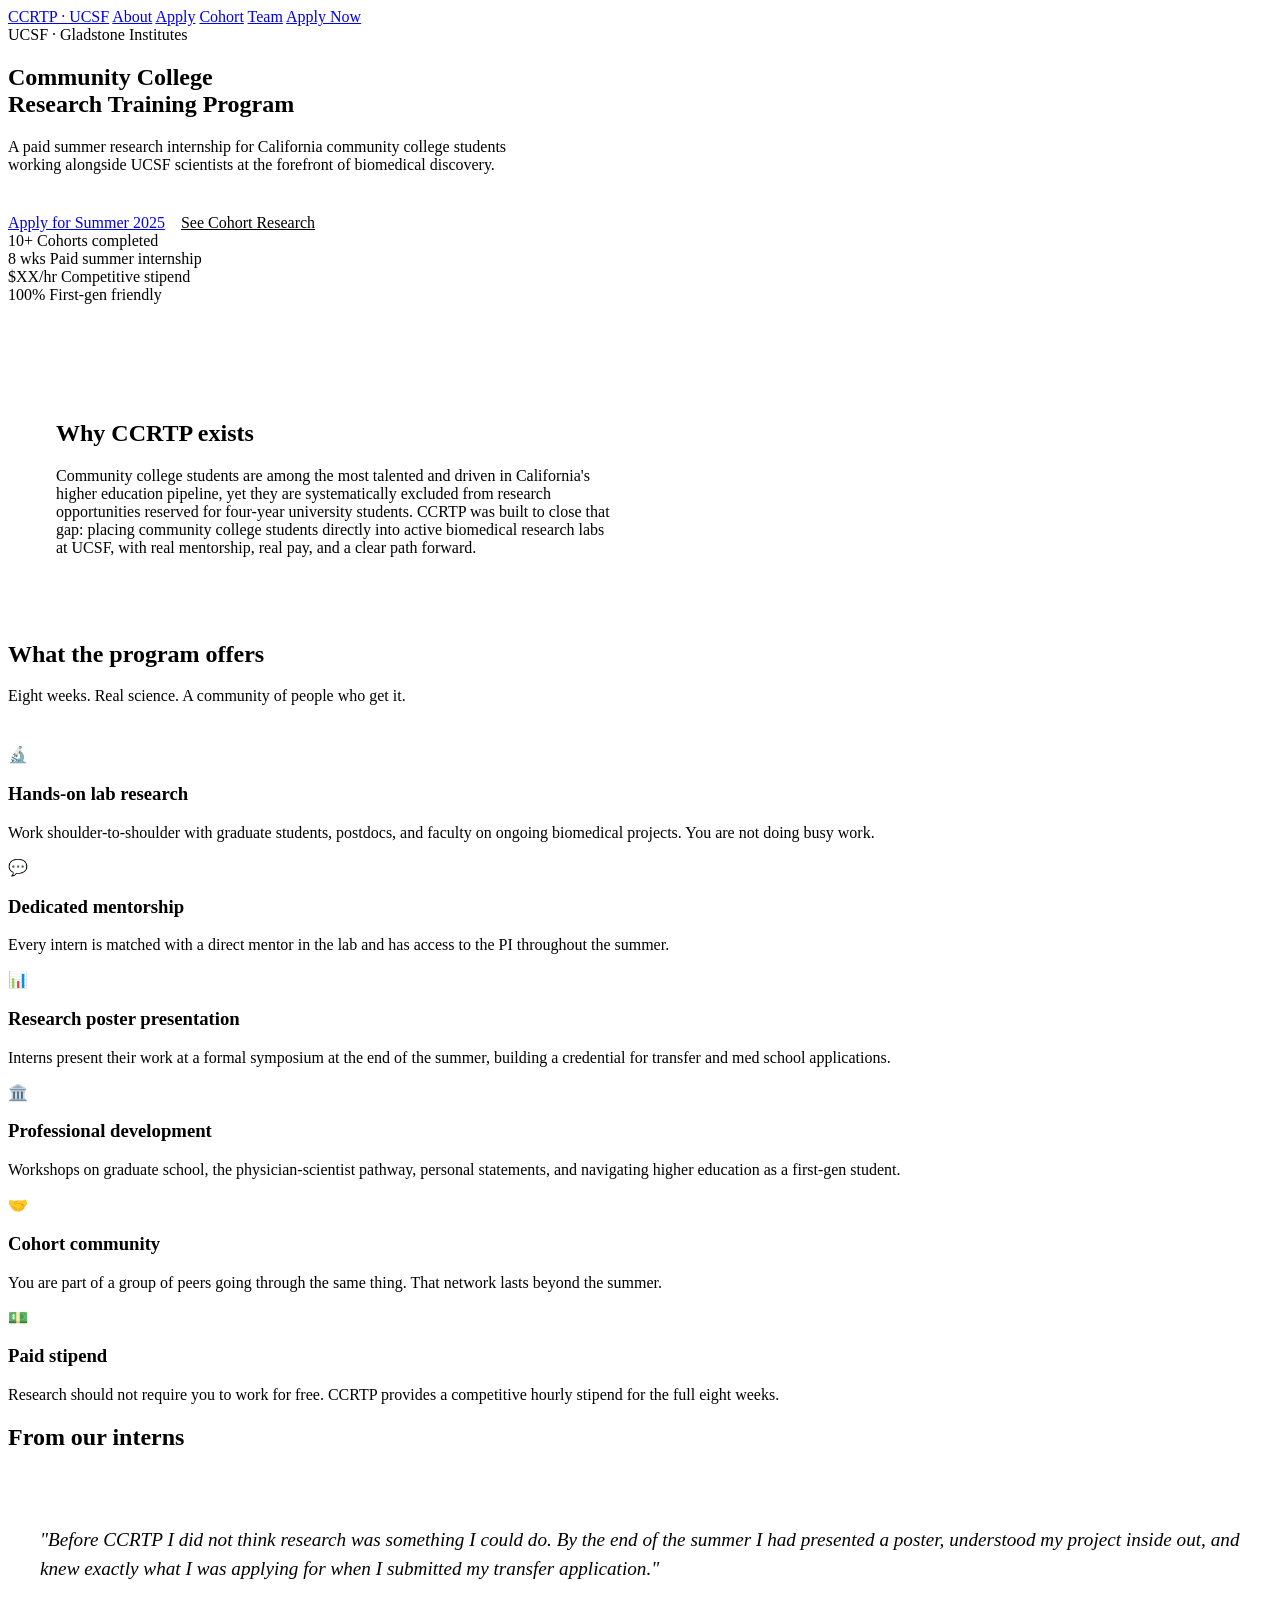
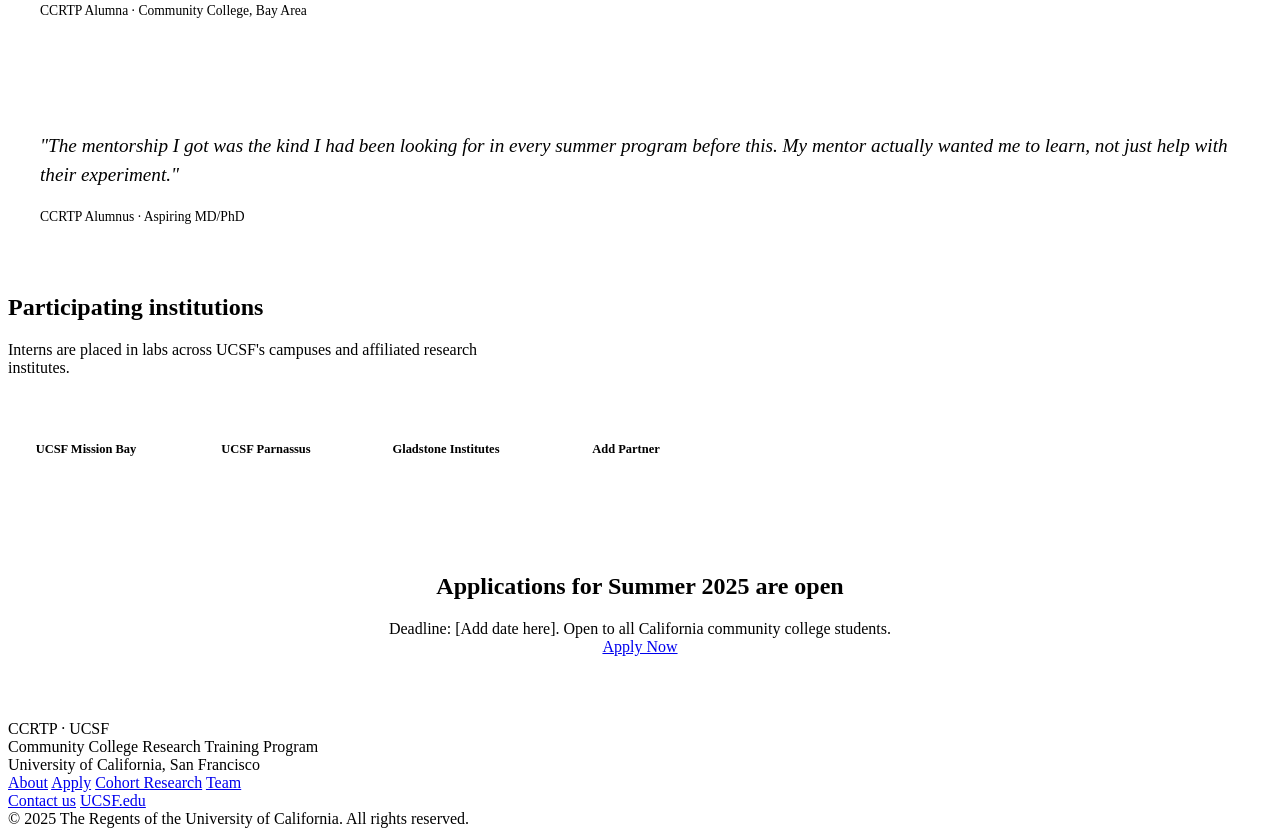
==== index.html @ 4b2d0ba0 "Add files via upload" ====
<!DOCTYPE html>
<html lang="en">
<head>
  <meta charset="UTF-8">
  <meta name="viewport" content="width=device-width, initial-scale=1, viewport-fit=cover">
  <title>CCRTP — Community College Research Training Program</title>
  <link rel="preconnect" href="https://fonts.googleapis.com">
  <link rel="preconnect" href="https://fonts.gstatic.com" crossorigin>
  <link href="https://fonts.googleapis.com/css2?family=Source+Serif+4:ital,opsz,wght@0,8..60,400;0,8..60,600;0,8..60,700;1,8..60,400&family=Inter:wght@400;500;600&display=swap" rel="stylesheet">
  <link rel="stylesheet" href="css/style.css">
  <style>
    .mission-block {
      background: var(--navy);
      color: var(--white);
      border-radius: var(--radius);
      padding: 3rem;
      margin-top: 3rem;
    }
    .mission-block p { color: var(--cool-gray); margin-top: 1rem; max-width: 70ch; }
    .partner-logos {
      display: flex;
      flex-wrap: wrap;
      gap: 1.5rem;
      align-items: center;
      margin-top: 2rem;
    }
    .partner-logo-slot {
      background: var(--white);
      border: 1px solid var(--gray-j5);
      border-radius: var(--radius);
      width: 140px;
      height: 64px;
      display: flex;
      align-items: center;
      justify-content: center;
      font-size: .78rem;
      color: var(--cool-gray);
      font-weight: 600;
      padding: .5rem;
      text-align: center;
    }
    .quote-block {
      border-left: 4px solid var(--navy);
      padding: 1.5rem 2rem;
      background: var(--white);
      border-radius: 0 var(--radius) var(--radius) 0;
      margin: 2rem 0;
    }
    .quote-text {
      font-family: var(--font-head);
      font-size: 1.2rem;
      font-style: italic;
      line-height: 1.5;
    }
    .quote-attr {
      margin-top: .75rem;
      font-size: .85rem;
      color: var(--blue-gray);
    }
  </style>
</head>
<body>

<nav class="site-nav">
  <a class="logo" href="index.html">CCRTP · UCSF</a>
  <a href="index.html">About</a>
  <a href="apply.html">Apply</a>
  <a href="posters.html">Cohort</a>
  <a href="team.html">Team</a>
  <a href="apply.html" class="nav-cta">Apply Now</a>
</nav>

<!-- HERO -->
<section class="hero">
  <div class="container">
    <span class="hero-badge">UCSF · Gladstone Institutes</span>
    <h1>Community College<br>Research Training Program</h1>
    <p>A paid summer research internship for California community college students<br>working alongside UCSF scientists at the forefront of biomedical discovery.</p>
    <div style="margin-top:2.5rem;display:flex;gap:1rem;flex-wrap:wrap;">
      <a href="apply.html" class="btn btn-light">Apply for Summer 2025</a>
      <a href="posters.html" class="btn btn-outline" style="color:var(--white);border-color:var(--blue-gray);">See Cohort Research</a>
    </div>
  </div>
</section>

<!-- STATS -->
<section class="section section--alt">
  <div class="container">
    <div class="stat-row">
      <div class="stat-item">
        <span class="stat-num">10+</span>
        <span class="stat-label">Cohorts completed</span>
      </div>
      <div class="stat-item">
        <span class="stat-num">8 wks</span>
        <span class="stat-label">Paid summer internship</span>
      </div>
      <div class="stat-item">
        <span class="stat-num">$XX/hr</span>
        <span class="stat-label">Competitive stipend</span>
      </div>
      <div class="stat-item">
        <span class="stat-num">100%</span>
        <span class="stat-label">First-gen friendly</span>
      </div>
    </div>

    <div class="mission-block">
      <h2>Why CCRTP exists</h2>
      <p>Community college students are among the most talented and driven in California's higher education pipeline, yet they are systematically excluded from research opportunities reserved for four-year university students. CCRTP was built to close that gap: placing community college students directly into active biomedical research labs at UCSF, with real mentorship, real pay, and a clear path forward.</p>
    </div>
  </div>
</section>

<!-- WHAT YOU'LL DO -->
<section class="section">
  <div class="container">
    <h2>What the program offers</h2>
    <p style="margin-top:.75rem;color:var(--blue-gray);">Eight weeks. Real science. A community of people who get it.</p>

    <div class="card-grid" style="margin-top:2.5rem;">
      <div class="card">
        <div class="card-icon">🔬</div>
        <h3>Hands-on lab research</h3>
        <p>Work shoulder-to-shoulder with graduate students, postdocs, and faculty on ongoing biomedical projects. You are not doing busy work.</p>
      </div>
      <div class="card">
        <div class="card-icon">💬</div>
        <h3>Dedicated mentorship</h3>
        <p>Every intern is matched with a direct mentor in the lab and has access to the PI throughout the summer.</p>
      </div>
      <div class="card">
        <div class="card-icon">📊</div>
        <h3>Research poster presentation</h3>
        <p>Interns present their work at a formal symposium at the end of the summer, building a credential for transfer and med school applications.</p>
      </div>
      <div class="card">
        <div class="card-icon">🏛️</div>
        <h3>Professional development</h3>
        <p>Workshops on graduate school, the physician-scientist pathway, personal statements, and navigating higher education as a first-gen student.</p>
      </div>
      <div class="card">
        <div class="card-icon">🤝</div>
        <h3>Cohort community</h3>
        <p>You are part of a group of peers going through the same thing. That network lasts beyond the summer.</p>
      </div>
      <div class="card">
        <div class="card-icon">💵</div>
        <h3>Paid stipend</h3>
        <p>Research should not require you to work for free. CCRTP provides a competitive hourly stipend for the full eight weeks.</p>
      </div>
    </div>
  </div>
</section>

<!-- QUOTE -->
<section class="section section--alt">
  <div class="container">
    <h2>From our interns</h2>
    <div class="quote-block" style="margin-top:2rem;">
      <p class="quote-text">"Before CCRTP I did not think research was something I could do. By the end of the summer I had presented a poster, understood my project inside out, and knew exactly what I was applying for when I submitted my transfer application."</p>
      <p class="quote-attr">CCRTP Alumna · Community College, Bay Area</p>
    </div>
    <div class="quote-block">
      <p class="quote-text">"The mentorship I got was the kind I had been looking for in every summer program before this. My mentor actually wanted me to learn, not just help with their experiment."</p>
      <p class="quote-attr">CCRTP Alumnus · Aspiring MD/PhD</p>
    </div>
  </div>
</section>

<!-- PARTNER INSTITUTIONS -->
<section class="section">
  <div class="container">
    <h2>Participating institutions</h2>
    <p style="margin-top:.75rem;color:var(--blue-gray);max-width:60ch;">Interns are placed in labs across UCSF's campuses and affiliated research institutes.</p>
    <div class="partner-logos">
      <div class="partner-logo-slot">UCSF Mission Bay</div>
      <div class="partner-logo-slot">UCSF Parnassus</div>
      <div class="partner-logo-slot">Gladstone Institutes</div>
      <div class="partner-logo-slot">Add Partner</div>
    </div>
  </div>
</section>

<!-- CTA BANNER -->
<section style="background:var(--navy);padding:4rem 0;">
  <div class="container" style="text-align:center;">
    <h2 style="color:var(--white);">Applications for Summer 2025 are open</h2>
    <p style="color:var(--cool-gray);margin:.75rem auto 0;text-align:center;">Deadline: [Add date here]. Open to all California community college students.</p>
    <a href="apply.html" class="btn btn-light" style="margin-top:2rem;">Apply Now</a>
  </div>
</section>

<footer>
  <div class="container">
    <div class="footer-inner">
      <div>
        <div class="footer-brand">CCRTP · UCSF</div>
        <div class="footer-sub">Community College Research Training Program<br>University of California, San Francisco</div>
      </div>
      <div class="footer-links">
        <a href="index.html">About</a>
        <a href="apply.html">Apply</a>
        <a href="posters.html">Cohort Research</a>
        <a href="team.html">Team</a>
      </div>
      <div class="footer-links">
        <a href="mailto:vickie.bowcut@ucsf.edu">Contact us</a>
        <a href="https://www.ucsf.edu" target="_blank">UCSF.edu</a>
      </div>
    </div>
    <div class="footer-copy">© 2025 The Regents of the University of California. All rights reserved.</div>
  </div>
</footer>

<script src="js/main.js"></script>
</body>
</html>
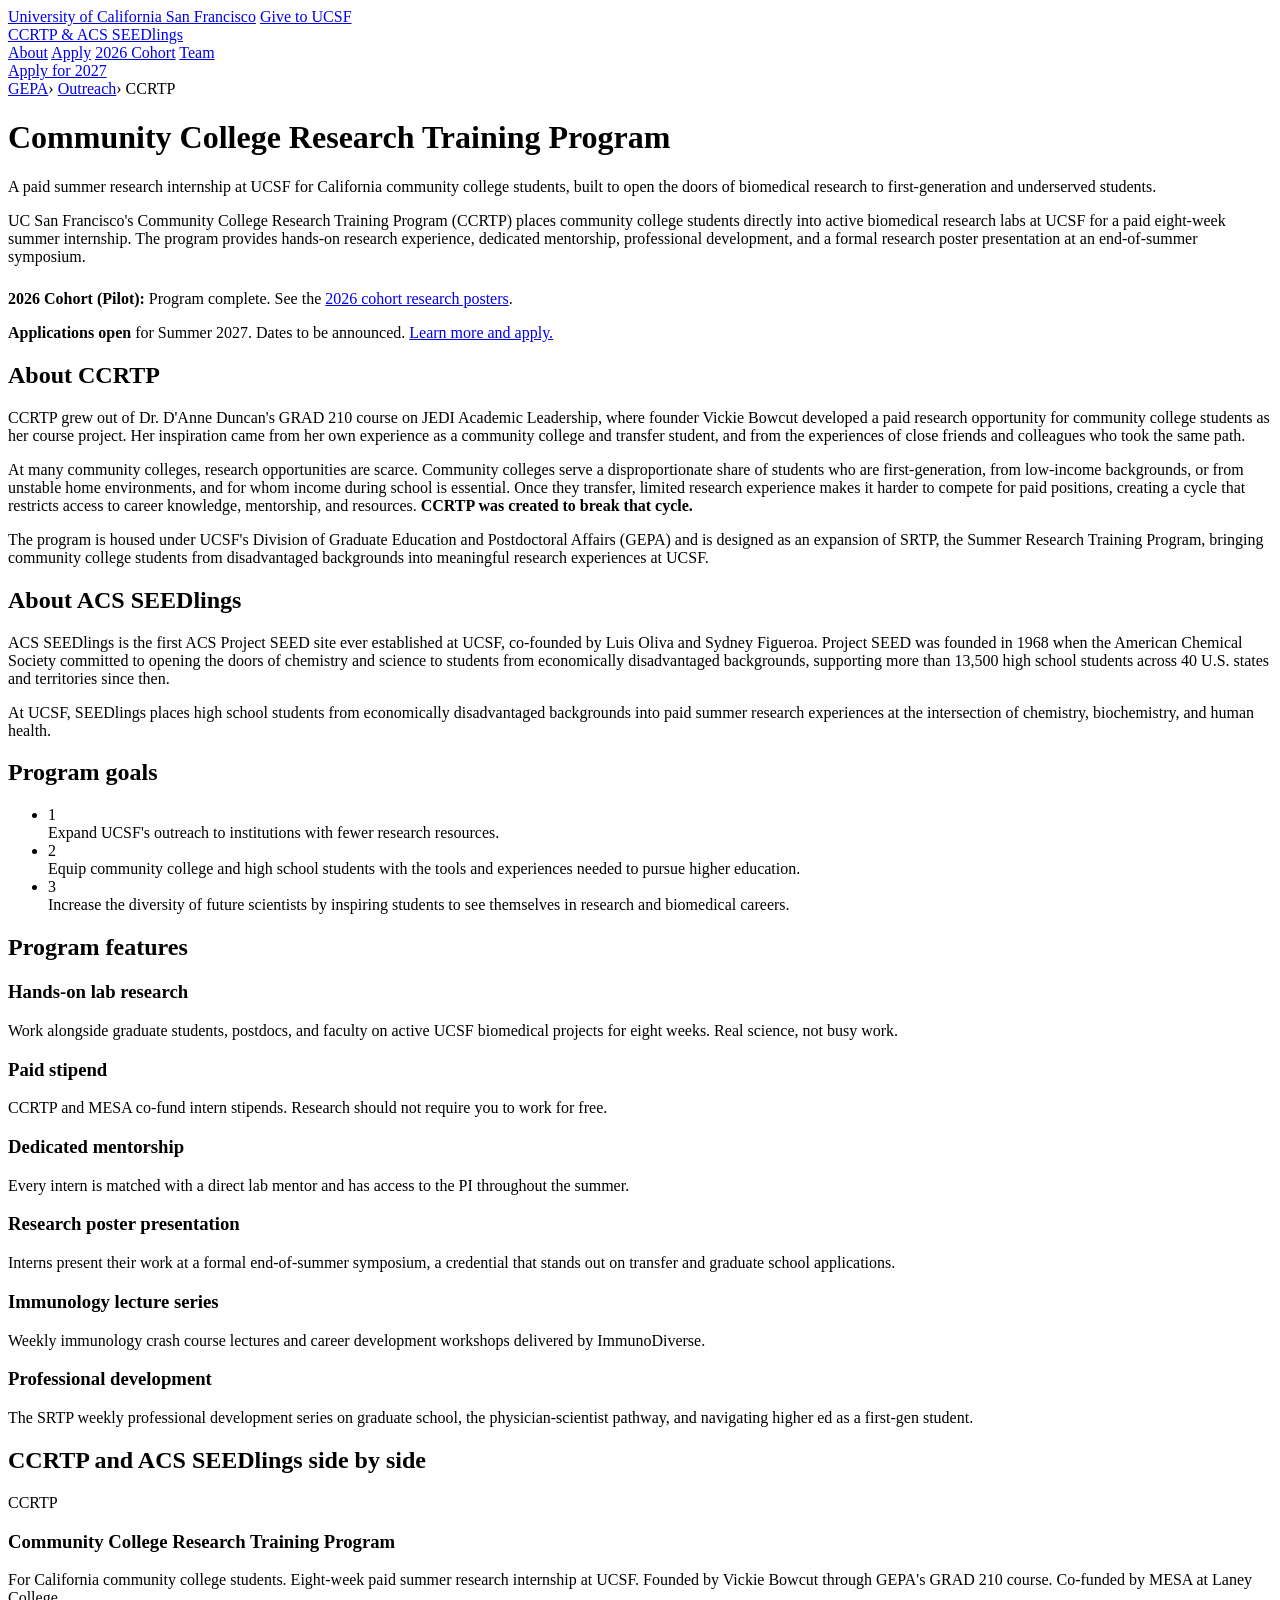
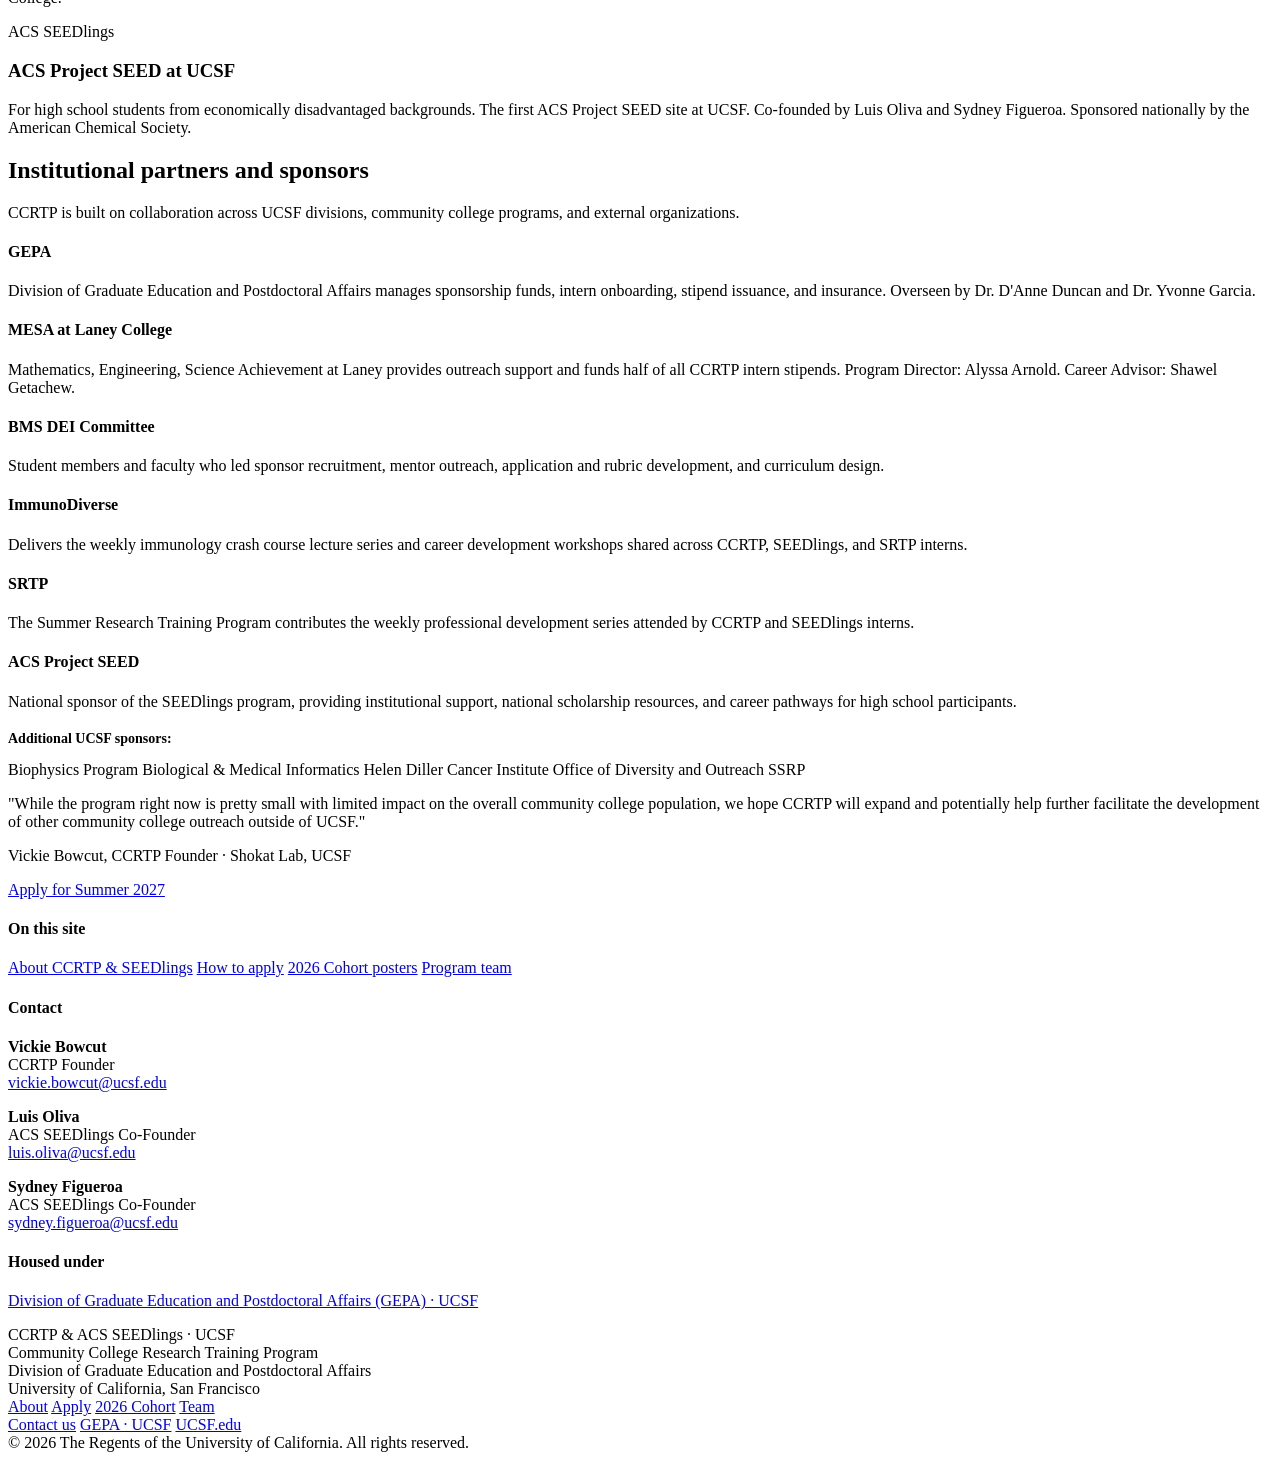
==== commit 86dbb86f: "Add files via upload" ====
--- a/index.html
+++ b/index.html
@@ -3,213 +3,228 @@
 <head>
   <meta charset="UTF-8">
   <meta name="viewport" content="width=device-width, initial-scale=1, viewport-fit=cover">
-  <title>CCRTP — Community College Research Training Program</title>
+  <title>Community College Research Training Program · UCSF</title>
   <link rel="preconnect" href="https://fonts.googleapis.com">
   <link rel="preconnect" href="https://fonts.gstatic.com" crossorigin>
-  <link href="https://fonts.googleapis.com/css2?family=Source+Serif+4:ital,opsz,wght@0,8..60,400;0,8..60,600;0,8..60,700;1,8..60,400&family=Inter:wght@400;500;600&display=swap" rel="stylesheet">
+  <link href="https://fonts.googleapis.com/css2?family=EB+Garamond:ital,wght@0,400;0,600;1,400&family=Inter:wght@400;600;700&display=swap" rel="stylesheet">
   <link rel="stylesheet" href="css/style.css">
-  <style>
-    .mission-block {
-      background: var(--navy);
-      color: var(--white);
-      border-radius: var(--radius);
-      padding: 3rem;
-      margin-top: 3rem;
-    }
-    .mission-block p { color: var(--cool-gray); margin-top: 1rem; max-width: 70ch; }
-    .partner-logos {
-      display: flex;
-      flex-wrap: wrap;
-      gap: 1.5rem;
-      align-items: center;
-      margin-top: 2rem;
-    }
-    .partner-logo-slot {
-      background: var(--white);
-      border: 1px solid var(--gray-j5);
-      border-radius: var(--radius);
-      width: 140px;
-      height: 64px;
-      display: flex;
-      align-items: center;
-      justify-content: center;
-      font-size: .78rem;
-      color: var(--cool-gray);
-      font-weight: 600;
-      padding: .5rem;
-      text-align: center;
-    }
-    .quote-block {
-      border-left: 4px solid var(--navy);
-      padding: 1.5rem 2rem;
-      background: var(--white);
-      border-radius: 0 var(--radius) var(--radius) 0;
-      margin: 2rem 0;
-    }
-    .quote-text {
-      font-family: var(--font-head);
-      font-size: 1.2rem;
-      font-style: italic;
-      line-height: 1.5;
-    }
-    .quote-attr {
-      margin-top: .75rem;
-      font-size: .85rem;
-      color: var(--blue-gray);
-    }
-  </style>
 </head>
 <body>
 
+<!-- UCSF top bar -->
+<div class="ucsf-bar">
+  <div class="inner">
+    <a href="https://www.ucsf.edu">University of California San Francisco</a>
+    <a href="https://giving.ucsf.edu" class="give-btn">Give to UCSF</a>
+  </div>
+</div>
+
+<!-- Nav -->
 <nav class="site-nav">
-  <a class="logo" href="index.html">CCRTP · UCSF</a>
-  <a href="index.html">About</a>
-  <a href="apply.html">Apply</a>
-  <a href="posters.html">Cohort</a>
-  <a href="team.html">Team</a>
-  <a href="apply.html" class="nav-cta">Apply Now</a>
+  <div class="inner">
+    <a class="logo" href="index.html">CCRTP &amp; ACS SEEDlings</a>
+    <div class="nav-links">
+      <a href="index.html">About</a>
+      <a href="apply.html">Apply</a>
+      <a href="posters.html">2026 Cohort</a>
+      <a href="team.html">Team</a>
+    </div>
+    <a href="apply.html" class="nav-apply">Apply for 2027</a>
+  </div>
 </nav>
 
-<!-- HERO -->
-<section class="hero">
-  <div class="container">
-    <span class="hero-badge">UCSF · Gladstone Institutes</span>
-    <h1>Community College<br>Research Training Program</h1>
-    <p>A paid summer research internship for California community college students<br>working alongside UCSF scientists at the forefront of biomedical discovery.</p>
-    <div style="margin-top:2.5rem;display:flex;gap:1rem;flex-wrap:wrap;">
-      <a href="apply.html" class="btn btn-light">Apply for Summer 2025</a>
-      <a href="posters.html" class="btn btn-outline" style="color:var(--white);border-color:var(--blue-gray);">See Cohort Research</a>
-    </div>
-  </div>
-</section>
-
-<!-- STATS -->
-<section class="section section--alt">
-  <div class="container">
-    <div class="stat-row">
-      <div class="stat-item">
-        <span class="stat-num">10+</span>
-        <span class="stat-label">Cohorts completed</span>
-      </div>
-      <div class="stat-item">
-        <span class="stat-num">8 wks</span>
-        <span class="stat-label">Paid summer internship</span>
-      </div>
-      <div class="stat-item">
-        <span class="stat-num">$XX/hr</span>
-        <span class="stat-label">Competitive stipend</span>
-      </div>
-      <div class="stat-item">
-        <span class="stat-num">100%</span>
-        <span class="stat-label">First-gen friendly</span>
-      </div>
-    </div>
-
-    <div class="mission-block">
-      <h2>Why CCRTP exists</h2>
-      <p>Community college students are among the most talented and driven in California's higher education pipeline, yet they are systematically excluded from research opportunities reserved for four-year university students. CCRTP was built to close that gap: placing community college students directly into active biomedical research labs at UCSF, with real mentorship, real pay, and a clear path forward.</p>
-    </div>
-  </div>
-</section>
-
-<!-- WHAT YOU'LL DO -->
-<section class="section">
-  <div class="container">
-    <h2>What the program offers</h2>
-    <p style="margin-top:.75rem;color:var(--blue-gray);">Eight weeks. Real science. A community of people who get it.</p>
-
-    <div class="card-grid" style="margin-top:2.5rem;">
-      <div class="card">
-        <div class="card-icon">🔬</div>
-        <h3>Hands-on lab research</h3>
-        <p>Work shoulder-to-shoulder with graduate students, postdocs, and faculty on ongoing biomedical projects. You are not doing busy work.</p>
-      </div>
-      <div class="card">
-        <div class="card-icon">💬</div>
-        <h3>Dedicated mentorship</h3>
-        <p>Every intern is matched with a direct mentor in the lab and has access to the PI throughout the summer.</p>
-      </div>
-      <div class="card">
-        <div class="card-icon">📊</div>
-        <h3>Research poster presentation</h3>
-        <p>Interns present their work at a formal symposium at the end of the summer, building a credential for transfer and med school applications.</p>
-      </div>
-      <div class="card">
-        <div class="card-icon">🏛️</div>
-        <h3>Professional development</h3>
-        <p>Workshops on graduate school, the physician-scientist pathway, personal statements, and navigating higher education as a first-gen student.</p>
-      </div>
-      <div class="card">
-        <div class="card-icon">🤝</div>
-        <h3>Cohort community</h3>
-        <p>You are part of a group of peers going through the same thing. That network lasts beyond the summer.</p>
-      </div>
-      <div class="card">
-        <div class="card-icon">💵</div>
-        <h3>Paid stipend</h3>
-        <p>Research should not require you to work for free. CCRTP provides a competitive hourly stipend for the full eight weeks.</p>
-      </div>
-    </div>
-  </div>
-</section>
-
-<!-- QUOTE -->
-<section class="section section--alt">
-  <div class="container">
-    <h2>From our interns</h2>
-    <div class="quote-block" style="margin-top:2rem;">
-      <p class="quote-text">"Before CCRTP I did not think research was something I could do. By the end of the summer I had presented a poster, understood my project inside out, and knew exactly what I was applying for when I submitted my transfer application."</p>
-      <p class="quote-attr">CCRTP Alumna · Community College, Bay Area</p>
-    </div>
-    <div class="quote-block">
-      <p class="quote-text">"The mentorship I got was the kind I had been looking for in every summer program before this. My mentor actually wanted me to learn, not just help with their experiment."</p>
-      <p class="quote-attr">CCRTP Alumnus · Aspiring MD/PhD</p>
-    </div>
-  </div>
-</section>
-
-<!-- PARTNER INSTITUTIONS -->
-<section class="section">
-  <div class="container">
-    <h2>Participating institutions</h2>
-    <p style="margin-top:.75rem;color:var(--blue-gray);max-width:60ch;">Interns are placed in labs across UCSF's campuses and affiliated research institutes.</p>
-    <div class="partner-logos">
-      <div class="partner-logo-slot">UCSF Mission Bay</div>
-      <div class="partner-logo-slot">UCSF Parnassus</div>
-      <div class="partner-logo-slot">Gladstone Institutes</div>
-      <div class="partner-logo-slot">Add Partner</div>
-    </div>
-  </div>
-</section>
-
-<!-- CTA BANNER -->
-<section style="background:var(--navy);padding:4rem 0;">
-  <div class="container" style="text-align:center;">
-    <h2 style="color:var(--white);">Applications for Summer 2025 are open</h2>
-    <p style="color:var(--cool-gray);margin:.75rem auto 0;text-align:center;">Deadline: [Add date here]. Open to all California community college students.</p>
-    <a href="apply.html" class="btn btn-light" style="margin-top:2rem;">Apply Now</a>
-  </div>
-</section>
+<!-- Page header -->
+<div class="page-header">
+  <div class="inner">
+    <div class="breadcrumb">
+      <a href="https://graduate.ucsf.edu">GEPA</a><span>›</span>
+      <a href="https://graduate.ucsf.edu/student-affairs/outreach">Outreach</a><span>›</span>
+      CCRTP
+    </div>
+    <h1>Community College Research Training Program</h1>
+    <p class="sub">A paid summer research internship at UCSF for California community college students, built to open the doors of biomedical research to first-generation and underserved students.</p>
+  </div>
+</div>
+
+<!-- Main content + sidebar -->
+<div class="page-body">
+  <main class="main-col">
+
+    <section>
+      <p>UC San Francisco's Community College Research Training Program (CCRTP) places community college students directly into active biomedical research labs at UCSF for a paid eight-week summer internship. The program provides hands-on research experience, dedicated mentorship, professional development, and a formal research poster presentation at an end-of-summer symposium.</p>
+
+      <div class="dates-block" style="margin-top:1.5rem;">
+        <p><strong>2026 Cohort (Pilot):</strong> Program complete. See the <a href="posters.html">2026 cohort research posters</a>.</p>
+        <p><strong>Applications open</strong> for Summer 2027. Dates to be announced. <a href="apply.html">Learn more and apply.</a></p>
+      </div>
+    </section>
+
+    <section>
+      <h2>About CCRTP</h2>
+      <p>CCRTP grew out of Dr. D'Anne Duncan's GRAD 210 course on JEDI Academic Leadership, where founder Vickie Bowcut developed a paid research opportunity for community college students as her course project. Her inspiration came from her own experience as a community college and transfer student, and from the experiences of close friends and colleagues who took the same path.</p>
+      <p style="margin-top:1rem;">At many community colleges, research opportunities are scarce. Community colleges serve a disproportionate share of students who are first-generation, from low-income backgrounds, or from unstable home environments, and for whom income during school is essential. Once they transfer, limited research experience makes it harder to compete for paid positions, creating a cycle that restricts access to career knowledge, mentorship, and resources. <strong>CCRTP was created to break that cycle.</strong></p>
+      <p style="margin-top:1rem;">The program is housed under UCSF's Division of Graduate Education and Postdoctoral Affairs (GEPA) and is designed as an expansion of SRTP, the Summer Research Training Program, bringing community college students from disadvantaged backgrounds into meaningful research experiences at UCSF.</p>
+    </section>
+
+    <section>
+      <h2>About ACS SEEDlings</h2>
+      <p>ACS SEEDlings is the first ACS Project SEED site ever established at UCSF, co-founded by Luis Oliva and Sydney Figueroa. Project SEED was founded in 1968 when the American Chemical Society committed to opening the doors of chemistry and science to students from economically disadvantaged backgrounds, supporting more than 13,500 high school students across 40 U.S. states and territories since then.</p>
+      <p style="margin-top:1rem;">At UCSF, SEEDlings places high school students from economically disadvantaged backgrounds into paid summer research experiences at the intersection of chemistry, biochemistry, and human health.</p>
+    </section>
+
+    <section>
+      <h2>Program goals</h2>
+      <ul class="goal-list">
+        <li><span class="goal-num">1</span><div>Expand UCSF's outreach to institutions with fewer research resources.</div></li>
+        <li><span class="goal-num">2</span><div>Equip community college and high school students with the tools and experiences needed to pursue higher education.</div></li>
+        <li><span class="goal-num">3</span><div>Increase the diversity of future scientists by inspiring students to see themselves in research and biomedical careers.</div></li>
+      </ul>
+    </section>
+
+    <section>
+      <h2>Program features</h2>
+      <div class="card-grid">
+        <div class="card card-accent">
+          <h3>Hands-on lab research</h3>
+          <p>Work alongside graduate students, postdocs, and faculty on active UCSF biomedical projects for eight weeks. Real science, not busy work.</p>
+        </div>
+        <div class="card card-accent">
+          <h3>Paid stipend</h3>
+          <p>CCRTP and MESA co-fund intern stipends. Research should not require you to work for free.</p>
+        </div>
+        <div class="card card-accent">
+          <h3>Dedicated mentorship</h3>
+          <p>Every intern is matched with a direct lab mentor and has access to the PI throughout the summer.</p>
+        </div>
+        <div class="card card-accent">
+          <h3>Research poster presentation</h3>
+          <p>Interns present their work at a formal end-of-summer symposium, a credential that stands out on transfer and graduate school applications.</p>
+        </div>
+        <div class="card card-accent">
+          <h3>Immunology lecture series</h3>
+          <p>Weekly immunology crash course lectures and career development workshops delivered by ImmunoDiverse.</p>
+        </div>
+        <div class="card card-accent">
+          <h3>Professional development</h3>
+          <p>The SRTP weekly professional development series on graduate school, the physician-scientist pathway, and navigating higher ed as a first-gen student.</p>
+        </div>
+      </div>
+    </section>
+
+    <section>
+      <h2>CCRTP and ACS SEEDlings side by side</h2>
+      <div class="two-col">
+        <div class="program-block">
+          <span class="tag">CCRTP</span>
+          <h3>Community College Research Training Program</h3>
+          <p>For California community college students. Eight-week paid summer research internship at UCSF. Founded by Vickie Bowcut through GEPA's GRAD 210 course. Co-funded by MESA at Laney College.</p>
+        </div>
+        <div class="program-block">
+          <span class="tag">ACS SEEDlings</span>
+          <h3>ACS Project SEED at UCSF</h3>
+          <p>For high school students from economically disadvantaged backgrounds. The first ACS Project SEED site at UCSF. Co-founded by Luis Oliva and Sydney Figueroa. Sponsored nationally by the American Chemical Society.</p>
+        </div>
+      </div>
+    </section>
+
+    <section>
+      <h2>Institutional partners and sponsors</h2>
+      <p>CCRTP is built on collaboration across UCSF divisions, community college programs, and external organizations.</p>
+      <div class="card-grid" style="margin-top:1.25rem;">
+        <div class="card">
+          <h4>GEPA</h4>
+          <p>Division of Graduate Education and Postdoctoral Affairs manages sponsorship funds, intern onboarding, stipend issuance, and insurance. Overseen by Dr. D'Anne Duncan and Dr. Yvonne Garcia.</p>
+        </div>
+        <div class="card">
+          <h4>MESA at Laney College</h4>
+          <p>Mathematics, Engineering, Science Achievement at Laney provides outreach support and funds half of all CCRTP intern stipends. Program Director: Alyssa Arnold. Career Advisor: Shawel Getachew.</p>
+        </div>
+        <div class="card">
+          <h4>BMS DEI Committee</h4>
+          <p>Student members and faculty who led sponsor recruitment, mentor outreach, application and rubric development, and curriculum design.</p>
+        </div>
+        <div class="card">
+          <h4>ImmunoDiverse</h4>
+          <p>Delivers the weekly immunology crash course lecture series and career development workshops shared across CCRTP, SEEDlings, and SRTP interns.</p>
+        </div>
+        <div class="card">
+          <h4>SRTP</h4>
+          <p>The Summer Research Training Program contributes the weekly professional development series attended by CCRTP and SEEDlings interns.</p>
+        </div>
+        <div class="card">
+          <h4>ACS Project SEED</h4>
+          <p>National sponsor of the SEEDlings program, providing institutional support, national scholarship resources, and career pathways for high school participants.</p>
+        </div>
+      </div>
+      <p style="margin-top:1.25rem;font-size:.875rem;"><strong>Additional UCSF sponsors:</strong></p>
+      <div class="partner-row">
+        <span class="partner-tag">Biophysics Program</span>
+        <span class="partner-tag">Biological &amp; Medical Informatics</span>
+        <span class="partner-tag">Helen Diller Cancer Institute</span>
+        <span class="partner-tag">Office of Diversity and Outreach</span>
+        <span class="partner-tag">SSRP</span>
+      </div>
+    </section>
+
+    <section>
+      <div class="quote-block">
+        <p class="quote-text">"While the program right now is pretty small with limited impact on the overall community college population, we hope CCRTP will expand and potentially help further facilitate the development of other community college outreach outside of UCSF."</p>
+        <p class="quote-attr">Vickie Bowcut, CCRTP Founder · Shokat Lab, UCSF</p>
+      </div>
+    </section>
+
+  </main>
+
+  <!-- Sidebar -->
+  <aside class="sidebar">
+    <a href="apply.html" class="sidebar-apply">Apply for Summer 2027</a>
+
+    <div class="sidebar-nav">
+      <h4>On this site</h4>
+      <a href="index.html">About CCRTP &amp; SEEDlings</a>
+      <a href="apply.html">How to apply</a>
+      <a href="posters.html">2026 Cohort posters</a>
+      <a href="team.html">Program team</a>
+    </div>
+
+    <div class="sidebar-box">
+      <h4>Contact</h4>
+      <div class="sidebar-box-body">
+        <p><strong>Vickie Bowcut</strong><br>CCRTP Founder<br><a href="mailto:vickie.bowcut@ucsf.edu">vickie.bowcut@ucsf.edu</a></p>
+        <p><strong>Luis Oliva</strong><br>ACS SEEDlings Co-Founder<br><a href="mailto:luis.oliva@ucsf.edu">luis.oliva@ucsf.edu</a></p>
+        <p><strong>Sydney Figueroa</strong><br>ACS SEEDlings Co-Founder<br><a href="mailto:sydney.figueroa@ucsf.edu">sydney.figueroa@ucsf.edu</a></p>
+      </div>
+    </div>
+
+    <div class="sidebar-box" style="margin-top:1.25rem;">
+      <h4>Housed under</h4>
+      <div class="sidebar-box-body">
+        <p><a href="https://graduate.ucsf.edu" target="_blank">Division of Graduate Education and Postdoctoral Affairs (GEPA) · UCSF</a></p>
+      </div>
+    </div>
+  </aside>
+</div>
 
 <footer>
   <div class="container">
     <div class="footer-inner">
       <div>
-        <div class="footer-brand">CCRTP · UCSF</div>
-        <div class="footer-sub">Community College Research Training Program<br>University of California, San Francisco</div>
+        <div class="footer-brand">CCRTP &amp; ACS SEEDlings · UCSF</div>
+        <div class="footer-sub">Community College Research Training Program<br>Division of Graduate Education and Postdoctoral Affairs<br>University of California, San Francisco</div>
       </div>
       <div class="footer-links">
         <a href="index.html">About</a>
         <a href="apply.html">Apply</a>
-        <a href="posters.html">Cohort Research</a>
+        <a href="posters.html">2026 Cohort</a>
         <a href="team.html">Team</a>
       </div>
       <div class="footer-links">
         <a href="mailto:vickie.bowcut@ucsf.edu">Contact us</a>
+        <a href="https://graduate.ucsf.edu" target="_blank">GEPA · UCSF</a>
         <a href="https://www.ucsf.edu" target="_blank">UCSF.edu</a>
       </div>
     </div>
-    <div class="footer-copy">© 2025 The Regents of the University of California. All rights reserved.</div>
+    <div class="footer-copy">© 2026 The Regents of the University of California. All rights reserved.</div>
   </div>
 </footer>
 
